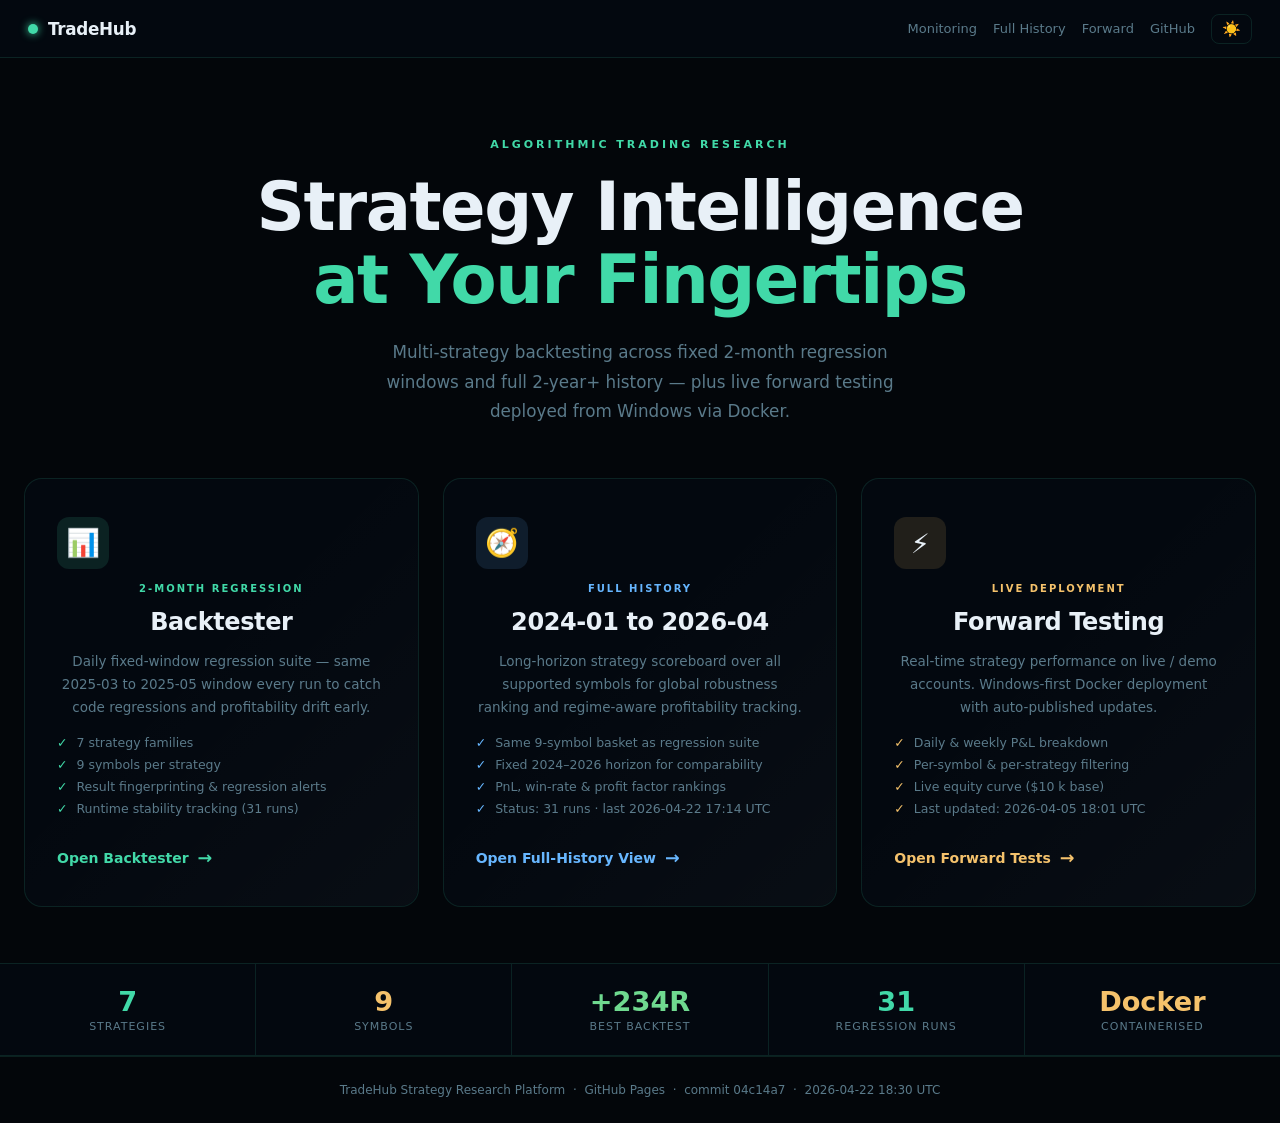
==== index.html @ b4d9a86a "Publish monitoring dashboard 2026-04-22 20:30:08" ====
<!DOCTYPE html>
<html lang="en" data-theme="dark">
<head>
<meta charset="UTF-8">
<meta name="viewport" content="width=device-width, initial-scale=1.0">
<title>TradeHub — Strategy Research Platform</title>
<style>
  :root,[data-theme=dark]{
    --bg:#03060a;--bg2:#060c12;--panel:rgba(4,9,16,.97);
    --border:rgba(65,217,168,.13);--accent:#41d9a8;
    --good:#6fd98f;--danger:#ff7b61;--warn:#f5c26b;
    --text:#e8f0f7;--muted:#5a7a8a;
    --font:'Segoe UI',system-ui,-apple-system,sans-serif;
  }
  [data-theme=light]{
    --bg:#f0f4f8;--bg2:#e2e8ef;--panel:rgba(255,255,255,.97);
    --border:rgba(0,0,0,.1);--text:#1a2733;--muted:#5a7a8a;
  }
  *{box-sizing:border-box;margin:0;padding:0;}
  html,body{height:100%;}
  body{background:var(--bg);color:var(--text);font-family:var(--font);min-height:100vh;overflow-x:hidden;}
  header{
    position:sticky;top:0;z-index:100;
    display:flex;align-items:center;justify-content:space-between;
    padding:0 28px;height:58px;
    background:var(--panel);border-bottom:1px solid var(--border);
    backdrop-filter:blur(12px);
  }
  .brand{display:flex;align-items:center;gap:10px;text-decoration:none;color:var(--text);}
  .brand-dot{
    width:10px;height:10px;border-radius:50%;
    background:var(--accent);box-shadow:0 0 8px var(--accent);
    animation:pulse 2.4s ease-in-out infinite;
  }
  @keyframes pulse{0%,100%{opacity:1;transform:scale(1);}50%{opacity:.55;transform:scale(.8);}}
  .brand-name{font-weight:800;font-size:1.05rem;letter-spacing:-.3px;}
  .hdr-right{display:flex;align-items:center;gap:16px;}
  .hdr-link{color:var(--muted);text-decoration:none;font-size:13px;transition:color .2s;}
  .hdr-link:hover{color:var(--accent);}
  #theme-btn{
    background:none;border:1px solid var(--border);border-radius:8px;
    padding:5px 10px;cursor:pointer;font-size:15px;color:var(--text);
    transition:border-color .2s;
  }
  #theme-btn:hover{border-color:var(--accent);}
  .hero{
    display:flex;flex-direction:column;align-items:center;
    justify-content:center;text-align:center;
    padding:80px 24px 56px;
  }
  .hero-eyebrow{
    font-size:11px;letter-spacing:3px;text-transform:uppercase;
    color:var(--accent);margin-bottom:20px;font-weight:600;
  }
  .hero-title{
    font-size:clamp(2.2rem,6vw,4.2rem);font-weight:900;
    line-height:1.08;letter-spacing:-1.5px;margin-bottom:22px;max-width:780px;
  }
  .hero-title .hi{color:var(--accent);}
  .hero-sub{
    font-size:1.05rem;color:var(--muted);max-width:540px;line-height:1.75;
    margin-bottom:52px;
  }
  .panels{
    display:grid;gap:24px;width:100%;max-width:920px;
    grid-template-columns:1fr;
  }
  @media(min-width:680px){.panels{grid-template-columns:repeat(2,minmax(0,1fr));}}
  @media(min-width:1060px){.panels{grid-template-columns:repeat(3,minmax(0,1fr));max-width:1240px;}}
  .panel{
    position:relative;overflow:hidden;
    background:var(--panel);border:1px solid var(--border);border-radius:18px;
    padding:38px 32px;text-decoration:none;color:inherit;
    display:flex;flex-direction:column;gap:14px;
    transition:transform .28s cubic-bezier(.4,0,.2,1),box-shadow .28s,border-color .28s;
  }
  .panel:hover{transform:translateY(-5px);box-shadow:0 20px 44px rgba(0,0,0,.55);}
  .panel-bt:hover{border-color:var(--accent);box-shadow:0 20px 44px rgba(0,0,0,.4),0 0 0 1px var(--accent);}
  .panel-ft:hover{border-color:var(--warn);box-shadow:0 20px 44px rgba(0,0,0,.4),0 0 0 1px var(--warn);}
  .panel-fh:hover{border-color:#66b6ff;box-shadow:0 20px 44px rgba(0,0,0,.4),0 0 0 1px #66b6ff;}
  .panel::after{
    content:'';position:absolute;inset:0;border-radius:18px;
    background:linear-gradient(135deg,transparent 40%,rgba(255,255,255,.025) 100%);
    pointer-events:none;
  }
  .panel-icon{
    width:52px;height:52px;border-radius:12px;
    display:flex;align-items:center;justify-content:center;font-size:1.7rem;
  }
  .panel-bt .panel-icon{background:rgba(65,217,168,.12);}
  .panel-ft .panel-icon{background:rgba(245,194,107,.12);}
  .panel-fh .panel-icon{background:rgba(102,182,255,.12);}
  .panel-lbl{font-size:10px;letter-spacing:2px;text-transform:uppercase;font-weight:700;}
  .panel-bt .panel-lbl{color:var(--accent);}
  .panel-ft .panel-lbl{color:var(--warn);}
  .panel-fh .panel-lbl{color:#66b6ff;}
  .panel-title{font-size:1.5rem;font-weight:800;letter-spacing:-.4px;}
  .panel-desc{font-size:13.5px;color:var(--muted);line-height:1.7;}
  .panel-features{display:flex;flex-direction:column;gap:7px;margin-top:2px;}
  .feat{display:flex;align-items:center;gap:9px;font-size:12.5px;color:var(--muted);}
  .feat::before{content:'✓';font-weight:700;}
  .panel-bt .feat::before{color:var(--accent);}
  .panel-ft .feat::before{color:var(--warn);}
  .panel-fh .feat::before{color:#66b6ff;}
  .panel-cta{
    margin-top:auto;padding-top:18px;
    display:flex;align-items:center;gap:9px;font-size:14px;font-weight:700;
  }
  .panel-bt .panel-cta{color:var(--accent);}
  .panel-ft .panel-cta{color:var(--warn);}
  .panel-fh .panel-cta{color:#66b6ff;}
  .arrow{font-size:1.1rem;transition:transform .2s;}
  .panel:hover .arrow{transform:translateX(4px);}
  .stats-strip{
    display:flex;flex-wrap:wrap;justify-content:center;
    border-top:1px solid var(--border);border-bottom:1px solid var(--border);
    background:var(--panel);
  }
  .stat-item{
    flex:1;min-width:150px;padding:22px 36px;
    text-align:center;border-right:1px solid var(--border);
  }
  .stat-item:last-child{border-right:none;}
  .stat-val{font-size:1.7rem;font-weight:800;}
  .stat-lbl{font-size:11px;color:var(--muted);text-transform:uppercase;letter-spacing:1px;margin-top:3px;}
  footer{
    text-align:center;padding:26px 24px;
    color:var(--muted);font-size:12px;border-top:1px solid var(--border);
  }
  footer a{color:var(--muted);text-decoration:none;}
  footer a:hover{color:var(--accent);}
</style>
</head>
<body>

<header>
  <a class="brand" href="#">
    <span class="brand-dot"></span>
    <span class="brand-name">TradeHub</span>
  </a>
  <div class="hdr-right">
    <a class="hdr-link" href="reports/monitoring/latest/index.html">Monitoring</a>
    <a class="hdr-link" href="reports/monitoring/full-history/index.html">Full History</a>
    <a class="hdr-link" href="forward/index.html">Forward</a>
    <a class="hdr-link" href="https://github.com/leweex95/tradehub-pages" target="_blank">GitHub</a>
    <button id="theme-btn" title="Toggle theme">🌙</button>
  </div>
</header>

<main class="hero" id="panels">
  <div class="hero-eyebrow">Algorithmic Trading Research</div>
  <h1 class="hero-title">
    Strategy Intelligence<br><span class="hi">at Your Fingertips</span>
  </h1>
  <p class="hero-sub">
    Multi-strategy backtesting across fixed 2-month regression windows and full
    2-year+ history — plus live forward testing deployed from Windows via Docker.
  </p>

  <div class="panels">

    <!-- 2-month regression Backtester panel -->
    <a class="panel panel-bt" href="reports/monitoring/latest/index.html">
      <div class="panel-icon">📊</div>
      <div class="panel-lbl">2-Month Regression</div>
      <h2 class="panel-title">Backtester</h2>
      <p class="panel-desc">
        Daily fixed-window regression suite — same 2025-03 to 2025-05 window
        every run to catch code regressions and profitability drift early.
      </p>
      <div class="panel-features">
        <div class="feat">7 strategy families</div>
        <div class="feat">9 symbols per strategy</div>
        <div class="feat">Result fingerprinting &amp; regression alerts</div>
        <div class="feat">Runtime stability tracking (31 runs)</div>
      </div>
      <div class="panel-cta">Open Backtester <span class="arrow">→</span></div>
    </a>

    <!-- 2-year+ Full History panel -->
    <a class="panel panel-fh" href="reports/monitoring/full-history/index.html">
      <div class="panel-icon">🧭</div>
      <div class="panel-lbl">Full History</div>
      <h2 class="panel-title">2024-01 to 2026-04</h2>
      <p class="panel-desc">
        Long-horizon strategy scoreboard over all supported symbols for global
        robustness ranking and regime-aware profitability tracking.
      </p>
      <div class="panel-features">
        <div class="feat">Same 9-symbol basket as regression suite</div>
        <div class="feat">Fixed 2024–2026 horizon for comparability</div>
        <div class="feat">PnL, win-rate &amp; profit factor rankings</div>
        <div class="feat">Status: 31 runs · last 2026-04-22 17:14 UTC</div>
      </div>
      <div class="panel-cta">Open Full-History View <span class="arrow">→</span></div>
    </a>

    <!-- Forward Testing panel -->
    <a class="panel panel-ft" href="forward/index.html">
      <div class="panel-icon">⚡</div>
      <div class="panel-lbl">Live Deployment</div>
      <h2 class="panel-title">Forward Testing</h2>
      <p class="panel-desc">
        Real-time strategy performance on live / demo accounts.
        Windows-first Docker deployment with auto-published updates.
      </p>
      <div class="panel-features">
        <div class="feat">Daily &amp; weekly P&amp;L breakdown</div>
        <div class="feat">Per-symbol &amp; per-strategy filtering</div>
        <div class="feat">Live equity curve ($10 k base)</div>
        <div class="feat">Last updated: 2026-04-05 18:01 UTC</div>
      </div>
      <div class="panel-cta">Open Forward Tests <span class="arrow">→</span></div>
    </a>

  </div>
</main>

<div class="stats-strip">
  <div class="stat-item">
    <div class="stat-val" style="color:var(--accent)">7</div>
    <div class="stat-lbl">Strategies</div>
  </div>
  <div class="stat-item">
    <div class="stat-val" style="color:var(--warn)">9</div>
    <div class="stat-lbl">Symbols</div>
  </div>
  <div class="stat-item">
    <div class="stat-val" style="color:var(--good)">+234R</div>
    <div class="stat-lbl">Best Backtest</div>
  </div>
  <div class="stat-item">
    <div class="stat-val" style="color:var(--accent)">31</div>
    <div class="stat-lbl">Regression Runs</div>
  </div>
  <div class="stat-item">
    <div class="stat-val" style="color:var(--warn)">Docker</div>
    <div class="stat-lbl">Containerised</div>
  </div>
</div>

<footer>
  <p>TradeHub Strategy Research Platform &nbsp;·&nbsp;
  <a href="https://github.com/leweex95/tradehub-pages">GitHub Pages</a>
  &nbsp;·&nbsp; commit 04c14a7 &nbsp;·&nbsp; 2026-04-22 18:30 UTC
  </p>
</footer>

<script>
(function(){
  var btn=document.getElementById('theme-btn');
  var h=document.documentElement;
  var s=localStorage.getItem('th-theme')||'dark';
  h.setAttribute('data-theme',s);
  btn.textContent=s==='dark'?'☀️':'🌙';
  btn.addEventListener('click',function(){
    var t=h.getAttribute('data-theme')==='dark'?'light':'dark';
    h.setAttribute('data-theme',t);
    localStorage.setItem('th-theme',t);
    btn.textContent=t==='dark'?'☀️':'🌙';
  });
})();
</script>
</body>
</html>
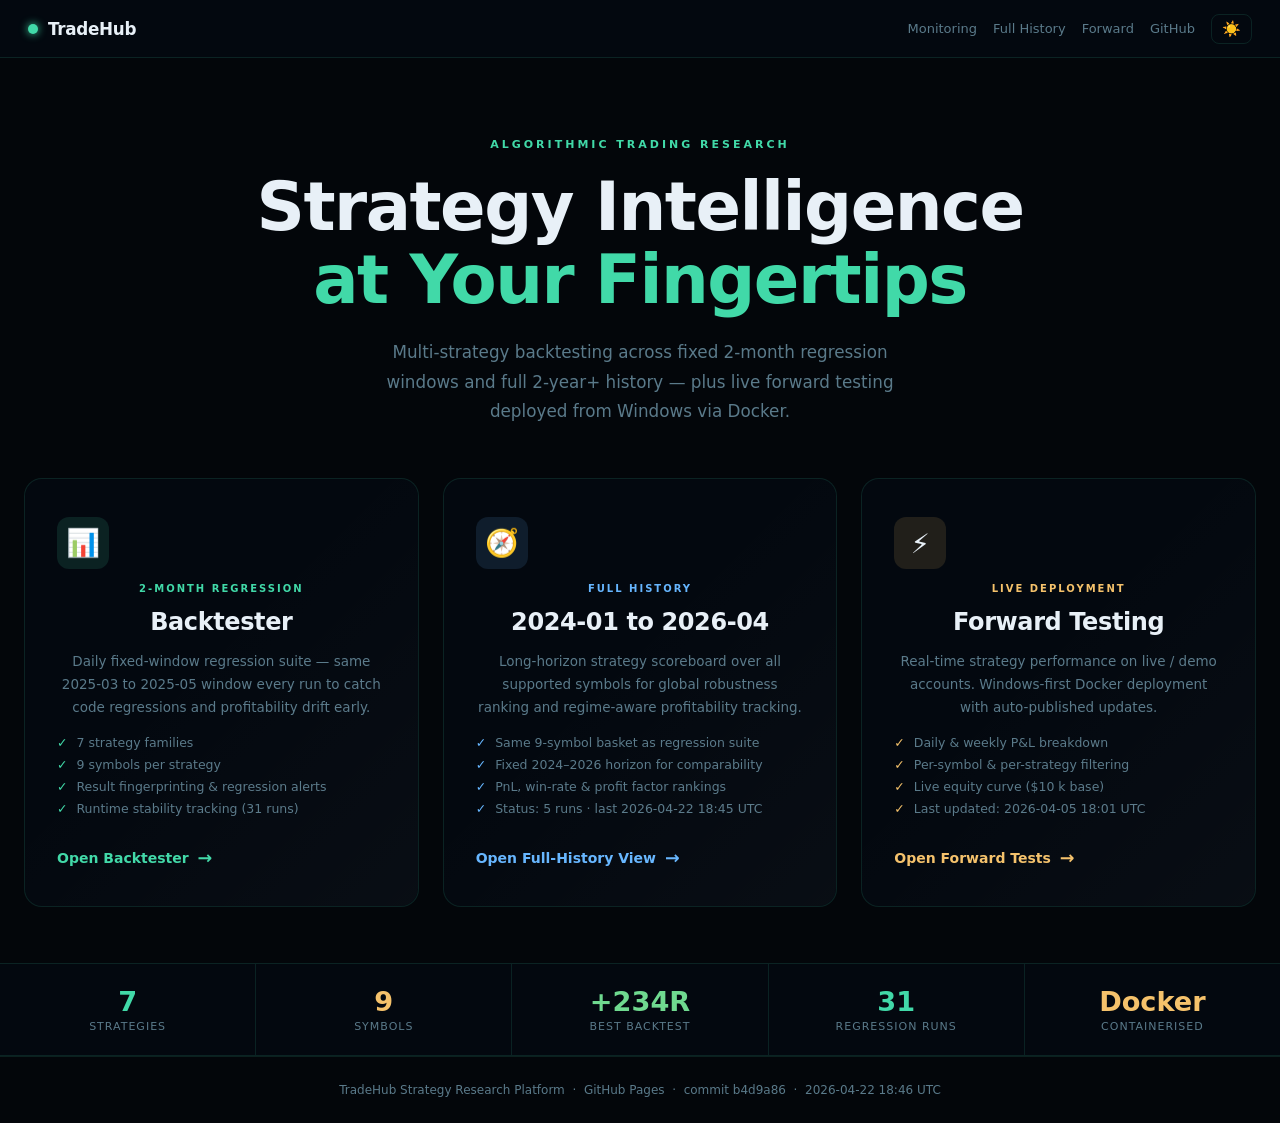
==== commit 005d1854: "Publish monitoring dashboard 2026-04-22 20:46:09" ====
--- a/index.html
+++ b/index.html
@@ -190,7 +190,7 @@
         <div class="feat">Same 9-symbol basket as regression suite</div>
         <div class="feat">Fixed 2024–2026 horizon for comparability</div>
         <div class="feat">PnL, win-rate &amp; profit factor rankings</div>
-        <div class="feat">Status: 31 runs · last 2026-04-22 17:14 UTC</div>
+        <div class="feat">Status: 5 runs · last 2026-04-22 18:45 UTC</div>
       </div>
       <div class="panel-cta">Open Full-History View <span class="arrow">→</span></div>
     </a>
@@ -242,7 +242,7 @@
 <footer>
   <p>TradeHub Strategy Research Platform &nbsp;·&nbsp;
   <a href="https://github.com/leweex95/tradehub-pages">GitHub Pages</a>
-  &nbsp;·&nbsp; commit 04c14a7 &nbsp;·&nbsp; 2026-04-22 18:30 UTC
+  &nbsp;·&nbsp; commit b4d9a86 &nbsp;·&nbsp; 2026-04-22 18:46 UTC
   </p>
 </footer>
 
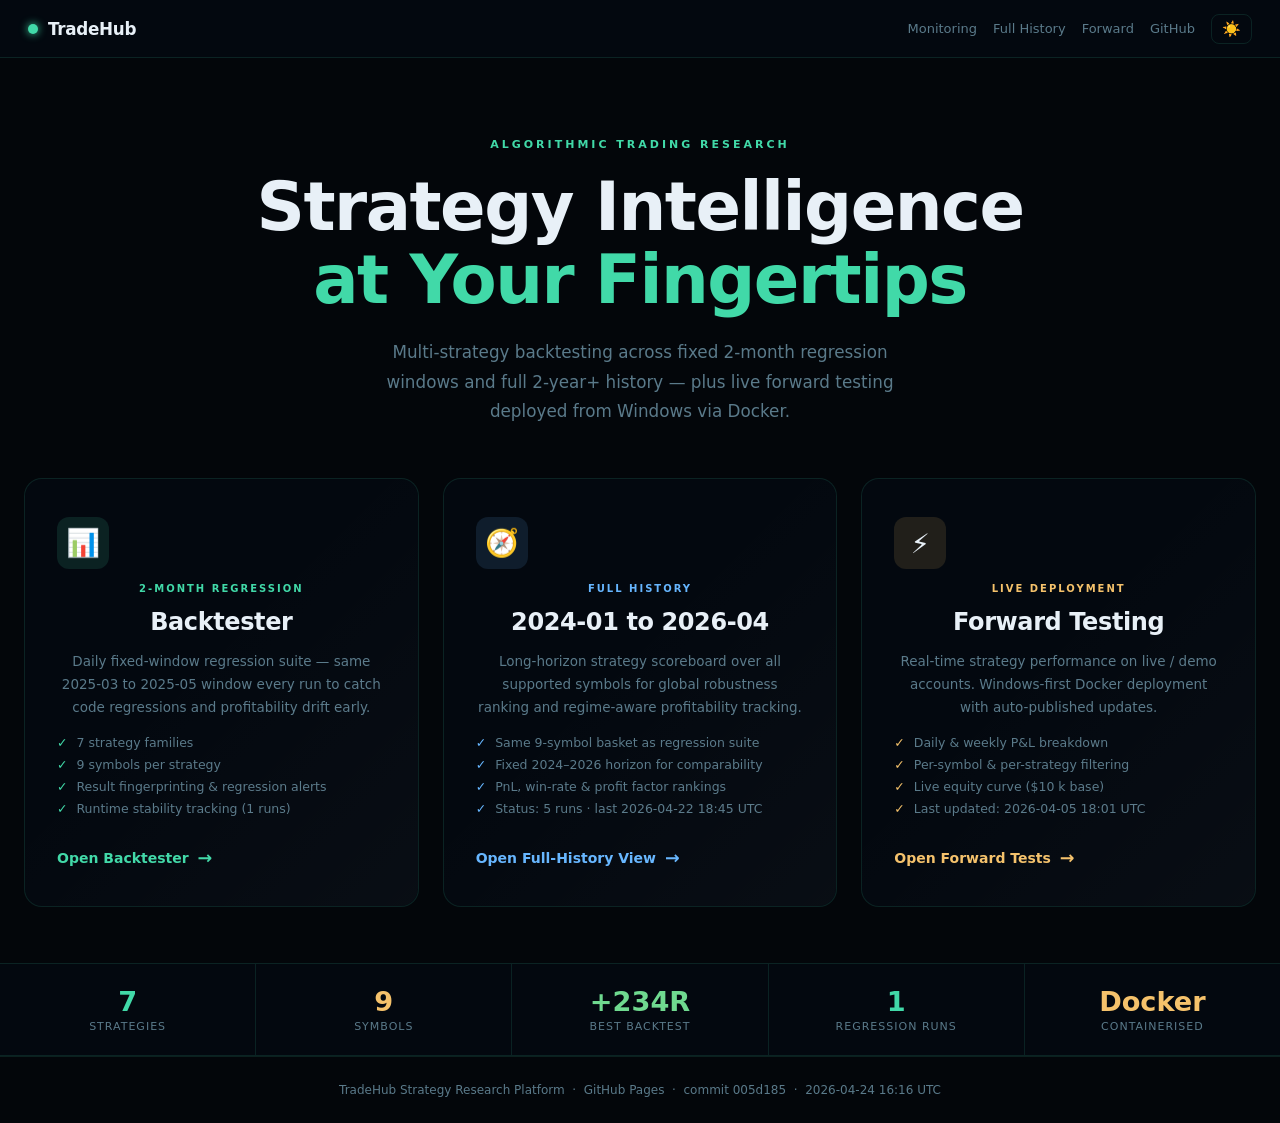
==== commit ac779bba: "Publish monitoring dashboard 2026-04-24 18:16:43" ====
--- a/index.html
+++ b/index.html
@@ -172,7 +172,7 @@
         <div class="feat">7 strategy families</div>
         <div class="feat">9 symbols per strategy</div>
         <div class="feat">Result fingerprinting &amp; regression alerts</div>
-        <div class="feat">Runtime stability tracking (31 runs)</div>
+        <div class="feat">Runtime stability tracking (1 runs)</div>
       </div>
       <div class="panel-cta">Open Backtester <span class="arrow">→</span></div>
     </a>
@@ -230,7 +230,7 @@
     <div class="stat-lbl">Best Backtest</div>
   </div>
   <div class="stat-item">
-    <div class="stat-val" style="color:var(--accent)">31</div>
+    <div class="stat-val" style="color:var(--accent)">1</div>
     <div class="stat-lbl">Regression Runs</div>
   </div>
   <div class="stat-item">
@@ -242,7 +242,7 @@
 <footer>
   <p>TradeHub Strategy Research Platform &nbsp;·&nbsp;
   <a href="https://github.com/leweex95/tradehub-pages">GitHub Pages</a>
-  &nbsp;·&nbsp; commit b4d9a86 &nbsp;·&nbsp; 2026-04-22 18:46 UTC
+  &nbsp;·&nbsp; commit 005d185 &nbsp;·&nbsp; 2026-04-24 16:16 UTC
   </p>
 </footer>
 
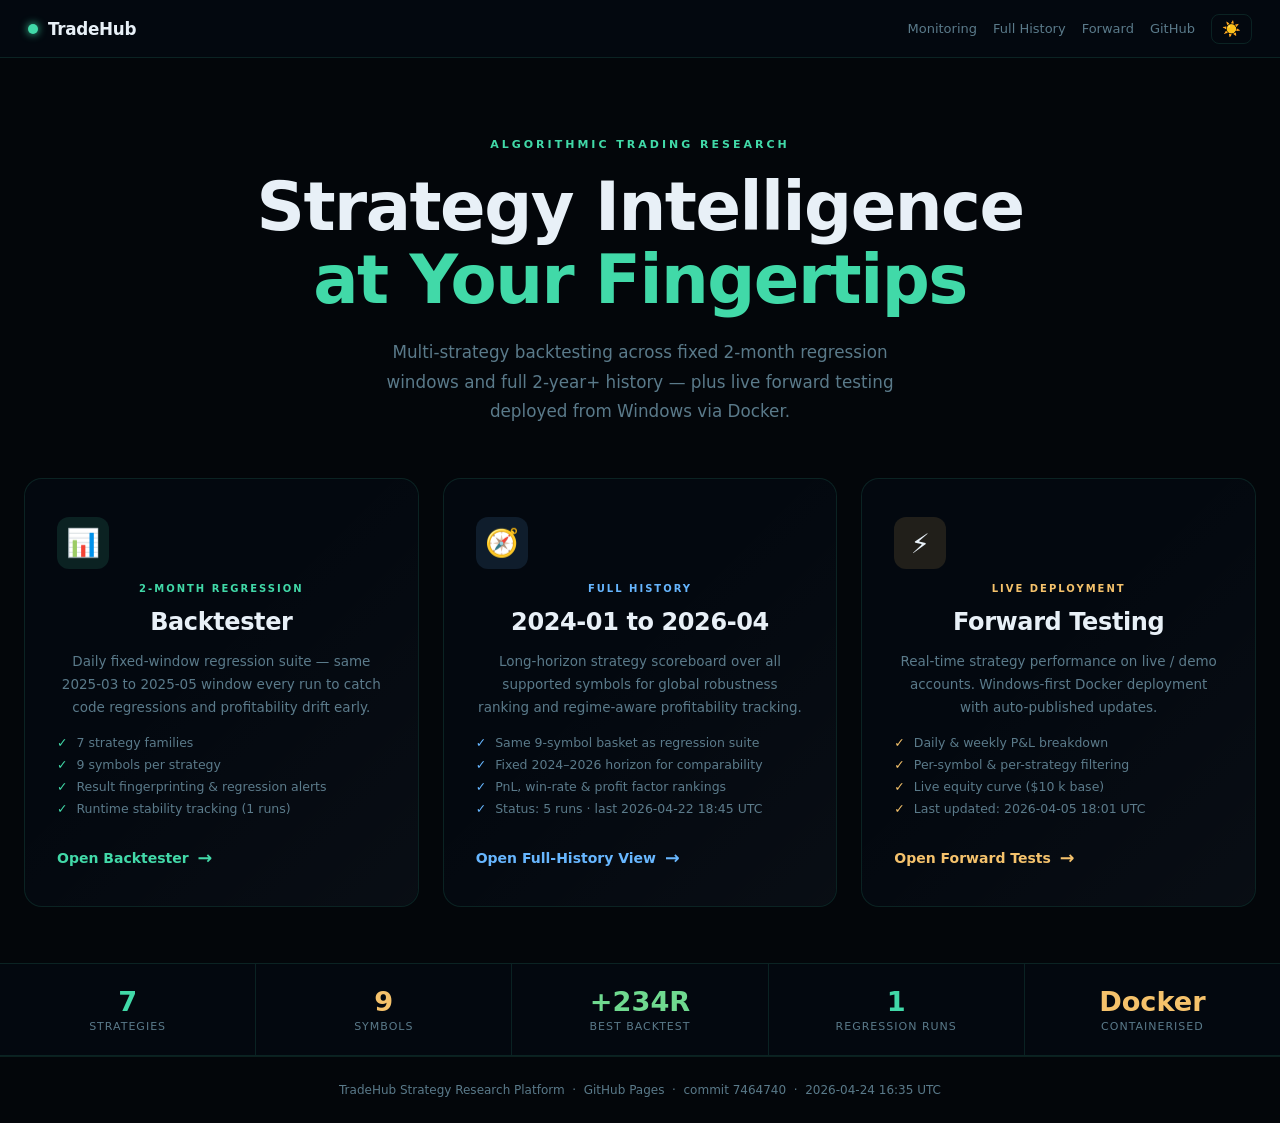
==== commit ef36f97e: "Publish monitoring dashboard 2026-04-24 18:35:15" ====
--- a/index.html
+++ b/index.html
@@ -242,7 +242,7 @@
 <footer>
   <p>TradeHub Strategy Research Platform &nbsp;·&nbsp;
   <a href="https://github.com/leweex95/tradehub-pages">GitHub Pages</a>
-  &nbsp;·&nbsp; commit 005d185 &nbsp;·&nbsp; 2026-04-24 16:16 UTC
+  &nbsp;·&nbsp; commit 7464740 &nbsp;·&nbsp; 2026-04-24 16:35 UTC
   </p>
 </footer>
 
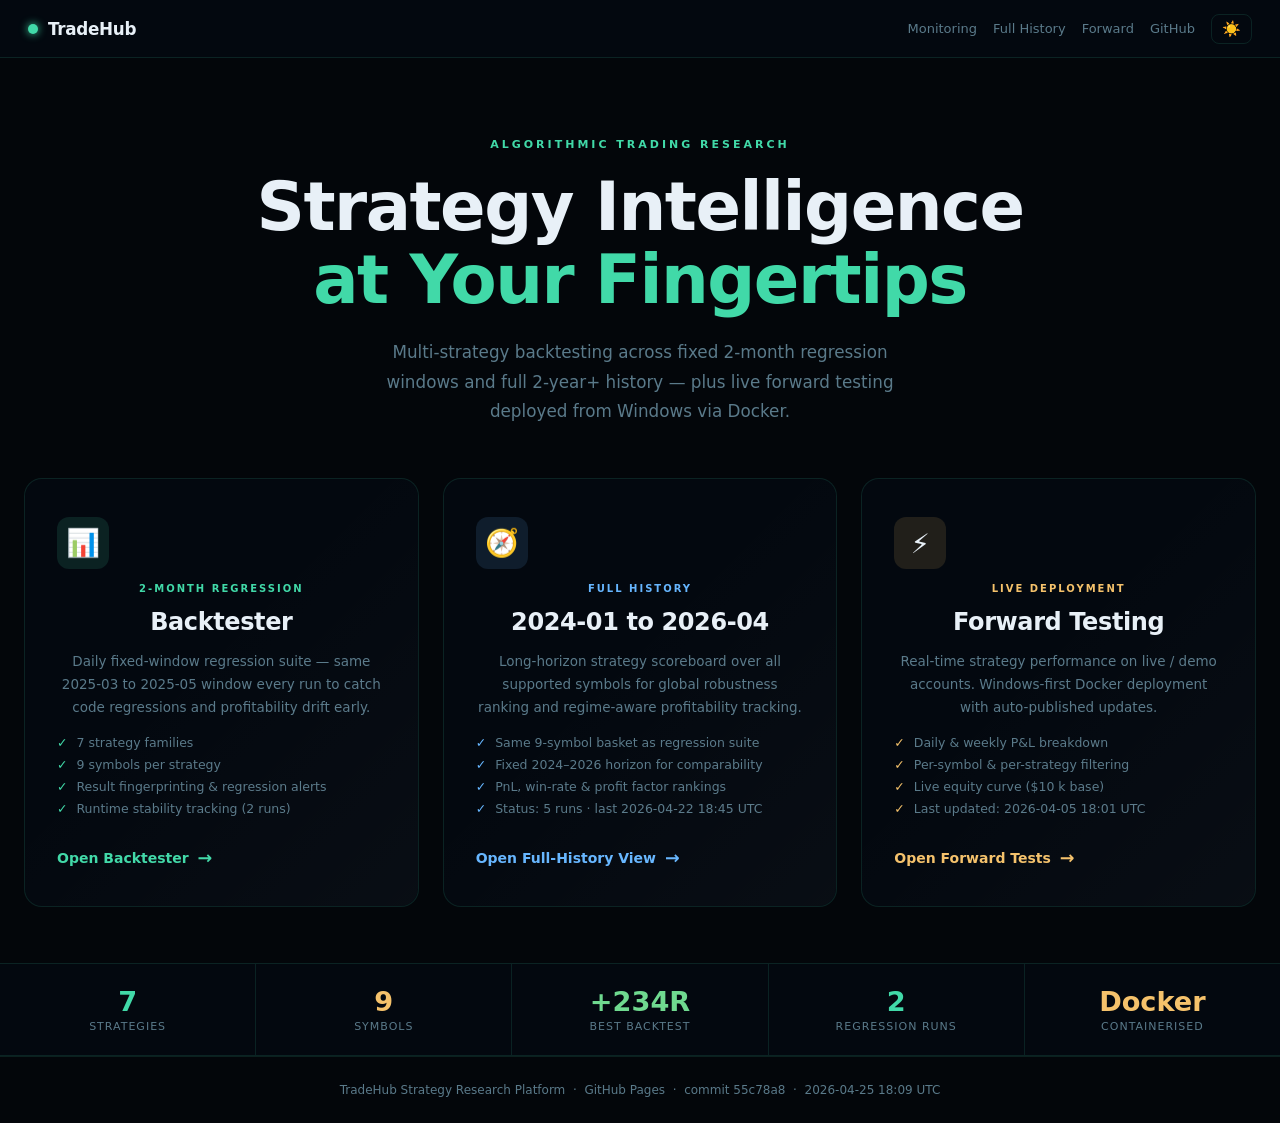
==== commit 2dc0e14f: "Publish monitoring dashboard 2026-04-25 20:09:10" ====
--- a/index.html
+++ b/index.html
@@ -172,7 +172,7 @@
         <div class="feat">7 strategy families</div>
         <div class="feat">9 symbols per strategy</div>
         <div class="feat">Result fingerprinting &amp; regression alerts</div>
-        <div class="feat">Runtime stability tracking (1 runs)</div>
+        <div class="feat">Runtime stability tracking (2 runs)</div>
       </div>
       <div class="panel-cta">Open Backtester <span class="arrow">→</span></div>
     </a>
@@ -230,7 +230,7 @@
     <div class="stat-lbl">Best Backtest</div>
   </div>
   <div class="stat-item">
-    <div class="stat-val" style="color:var(--accent)">1</div>
+    <div class="stat-val" style="color:var(--accent)">2</div>
     <div class="stat-lbl">Regression Runs</div>
   </div>
   <div class="stat-item">
@@ -242,7 +242,7 @@
 <footer>
   <p>TradeHub Strategy Research Platform &nbsp;·&nbsp;
   <a href="https://github.com/leweex95/tradehub-pages">GitHub Pages</a>
-  &nbsp;·&nbsp; commit 7464740 &nbsp;·&nbsp; 2026-04-24 16:35 UTC
+  &nbsp;·&nbsp; commit 55c78a8 &nbsp;·&nbsp; 2026-04-25 18:09 UTC
   </p>
 </footer>
 
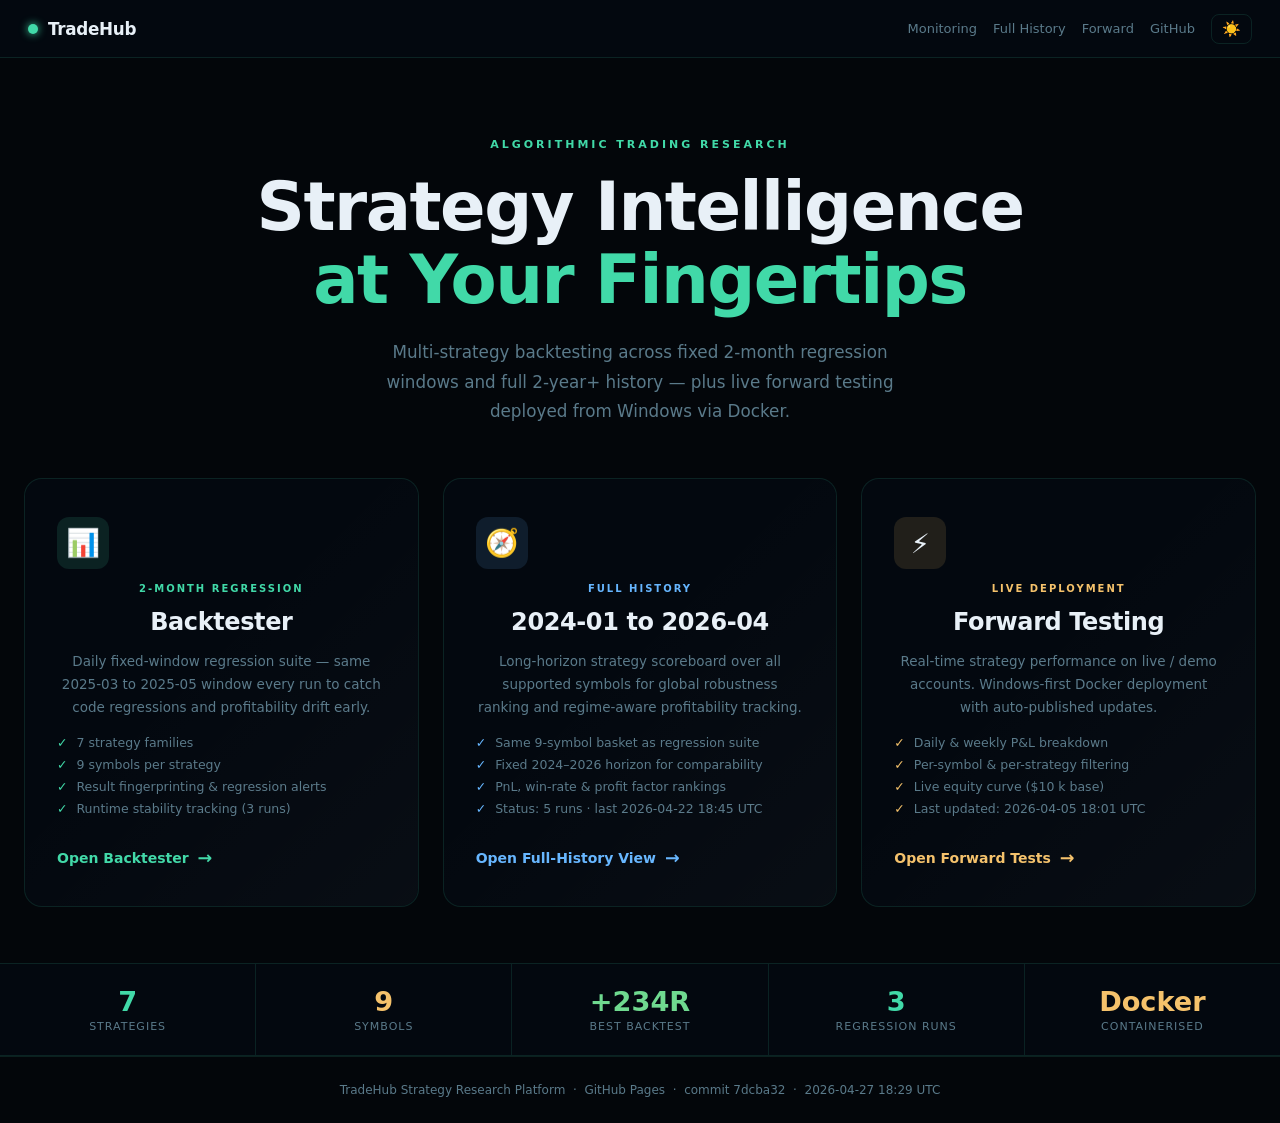
==== commit cde12e2f: "Publish monitoring dashboard 2026-04-27 20:29:15" ====
--- a/index.html
+++ b/index.html
@@ -172,7 +172,7 @@
         <div class="feat">7 strategy families</div>
         <div class="feat">9 symbols per strategy</div>
         <div class="feat">Result fingerprinting &amp; regression alerts</div>
-        <div class="feat">Runtime stability tracking (2 runs)</div>
+        <div class="feat">Runtime stability tracking (3 runs)</div>
       </div>
       <div class="panel-cta">Open Backtester <span class="arrow">→</span></div>
     </a>
@@ -230,7 +230,7 @@
     <div class="stat-lbl">Best Backtest</div>
   </div>
   <div class="stat-item">
-    <div class="stat-val" style="color:var(--accent)">2</div>
+    <div class="stat-val" style="color:var(--accent)">3</div>
     <div class="stat-lbl">Regression Runs</div>
   </div>
   <div class="stat-item">
@@ -242,7 +242,7 @@
 <footer>
   <p>TradeHub Strategy Research Platform &nbsp;·&nbsp;
   <a href="https://github.com/leweex95/tradehub-pages">GitHub Pages</a>
-  &nbsp;·&nbsp; commit 55c78a8 &nbsp;·&nbsp; 2026-04-25 18:09 UTC
+  &nbsp;·&nbsp; commit 7dcba32 &nbsp;·&nbsp; 2026-04-27 18:29 UTC
   </p>
 </footer>
 
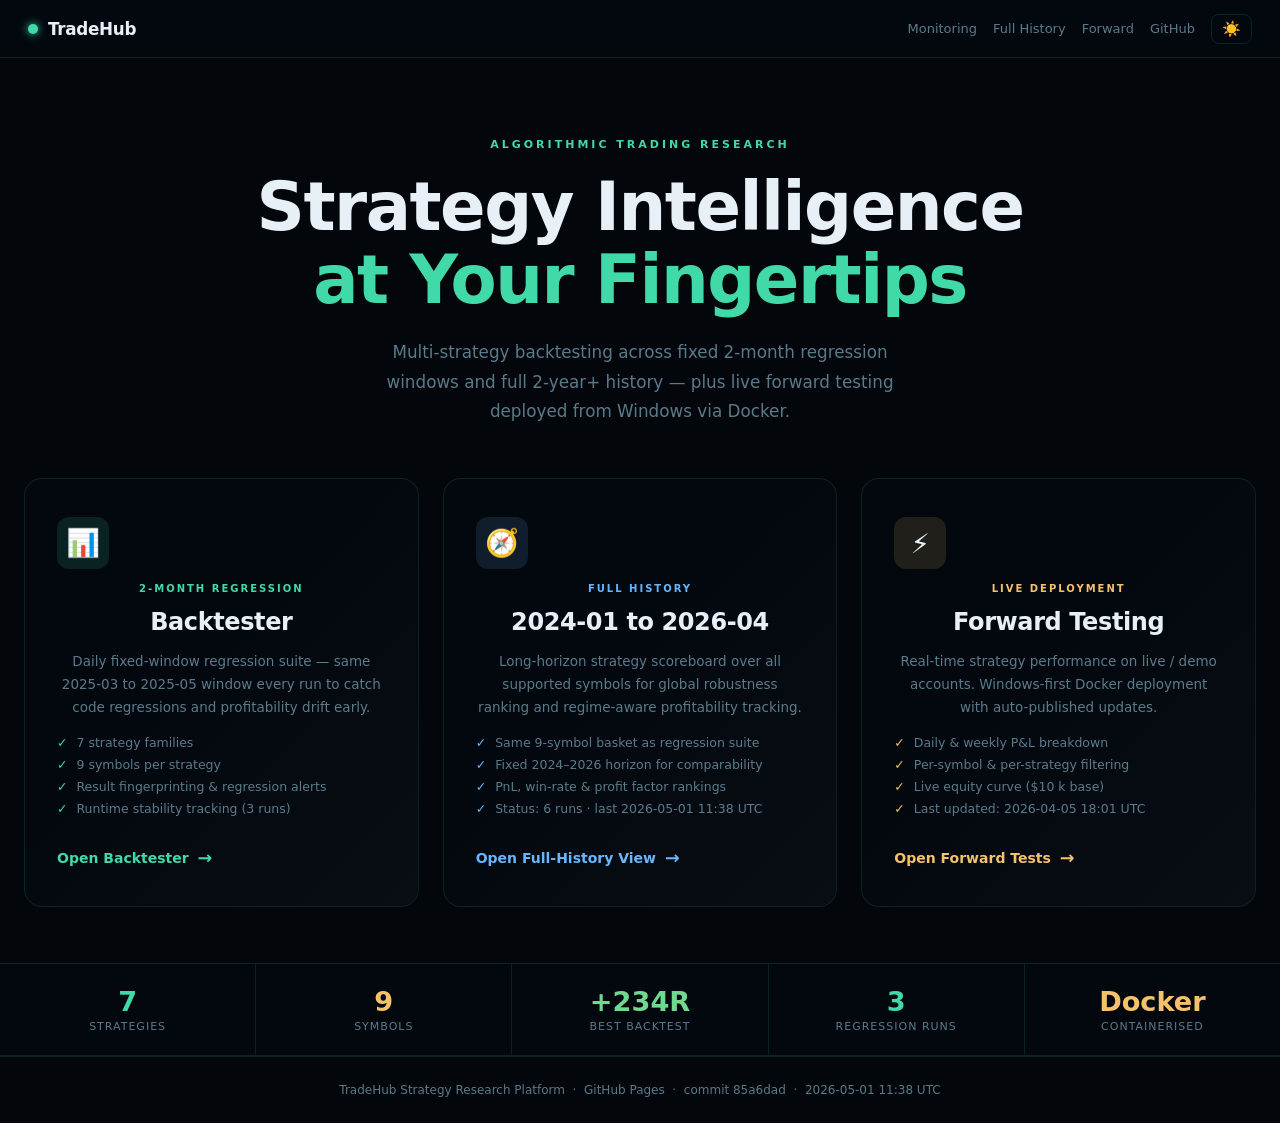
==== commit 39c673d1: "Publish monitoring dashboard 2026-05-01 13:38:57" ====
--- a/index.html
+++ b/index.html
@@ -190,7 +190,7 @@
         <div class="feat">Same 9-symbol basket as regression suite</div>
         <div class="feat">Fixed 2024–2026 horizon for comparability</div>
         <div class="feat">PnL, win-rate &amp; profit factor rankings</div>
-        <div class="feat">Status: 5 runs · last 2026-04-22 18:45 UTC</div>
+        <div class="feat">Status: 6 runs · last 2026-05-01 11:38 UTC</div>
       </div>
       <div class="panel-cta">Open Full-History View <span class="arrow">→</span></div>
     </a>
@@ -242,7 +242,7 @@
 <footer>
   <p>TradeHub Strategy Research Platform &nbsp;·&nbsp;
   <a href="https://github.com/leweex95/tradehub-pages">GitHub Pages</a>
-  &nbsp;·&nbsp; commit 7dcba32 &nbsp;·&nbsp; 2026-04-27 18:29 UTC
+  &nbsp;·&nbsp; commit 85a6dad &nbsp;·&nbsp; 2026-05-01 11:38 UTC
   </p>
 </footer>
 
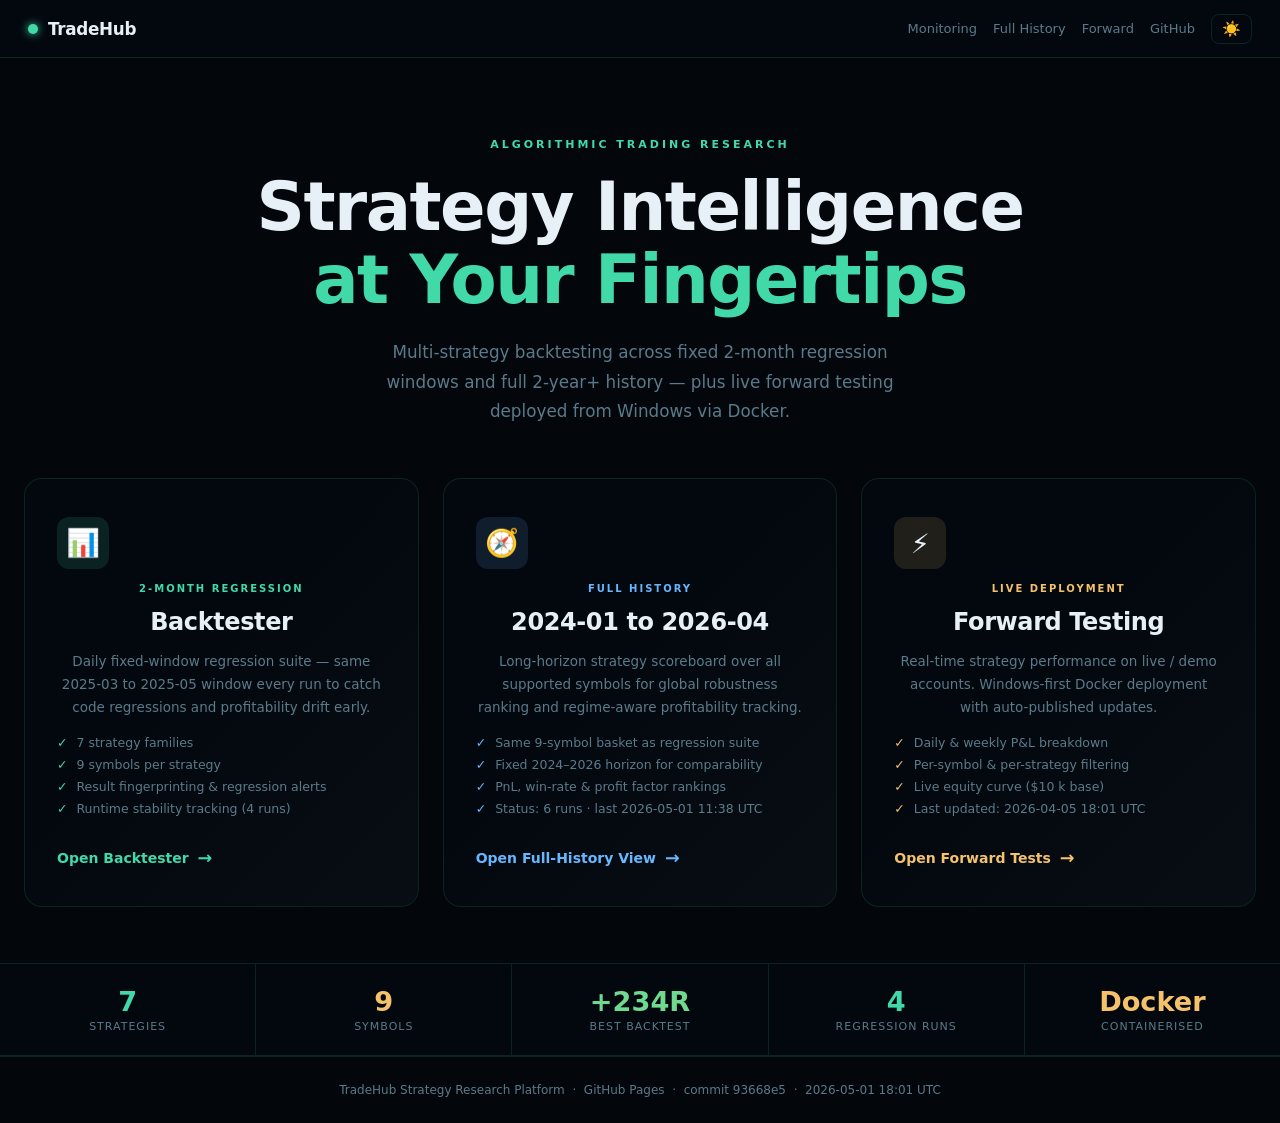
==== commit f3aeb132: "Publish monitoring dashboard 2026-05-01 20:01:29" ====
--- a/index.html
+++ b/index.html
@@ -172,7 +172,7 @@
         <div class="feat">7 strategy families</div>
         <div class="feat">9 symbols per strategy</div>
         <div class="feat">Result fingerprinting &amp; regression alerts</div>
-        <div class="feat">Runtime stability tracking (3 runs)</div>
+        <div class="feat">Runtime stability tracking (4 runs)</div>
       </div>
       <div class="panel-cta">Open Backtester <span class="arrow">→</span></div>
     </a>
@@ -230,7 +230,7 @@
     <div class="stat-lbl">Best Backtest</div>
   </div>
   <div class="stat-item">
-    <div class="stat-val" style="color:var(--accent)">3</div>
+    <div class="stat-val" style="color:var(--accent)">4</div>
     <div class="stat-lbl">Regression Runs</div>
   </div>
   <div class="stat-item">
@@ -242,7 +242,7 @@
 <footer>
   <p>TradeHub Strategy Research Platform &nbsp;·&nbsp;
   <a href="https://github.com/leweex95/tradehub-pages">GitHub Pages</a>
-  &nbsp;·&nbsp; commit 85a6dad &nbsp;·&nbsp; 2026-05-01 11:38 UTC
+  &nbsp;·&nbsp; commit 93668e5 &nbsp;·&nbsp; 2026-05-01 18:01 UTC
   </p>
 </footer>
 
